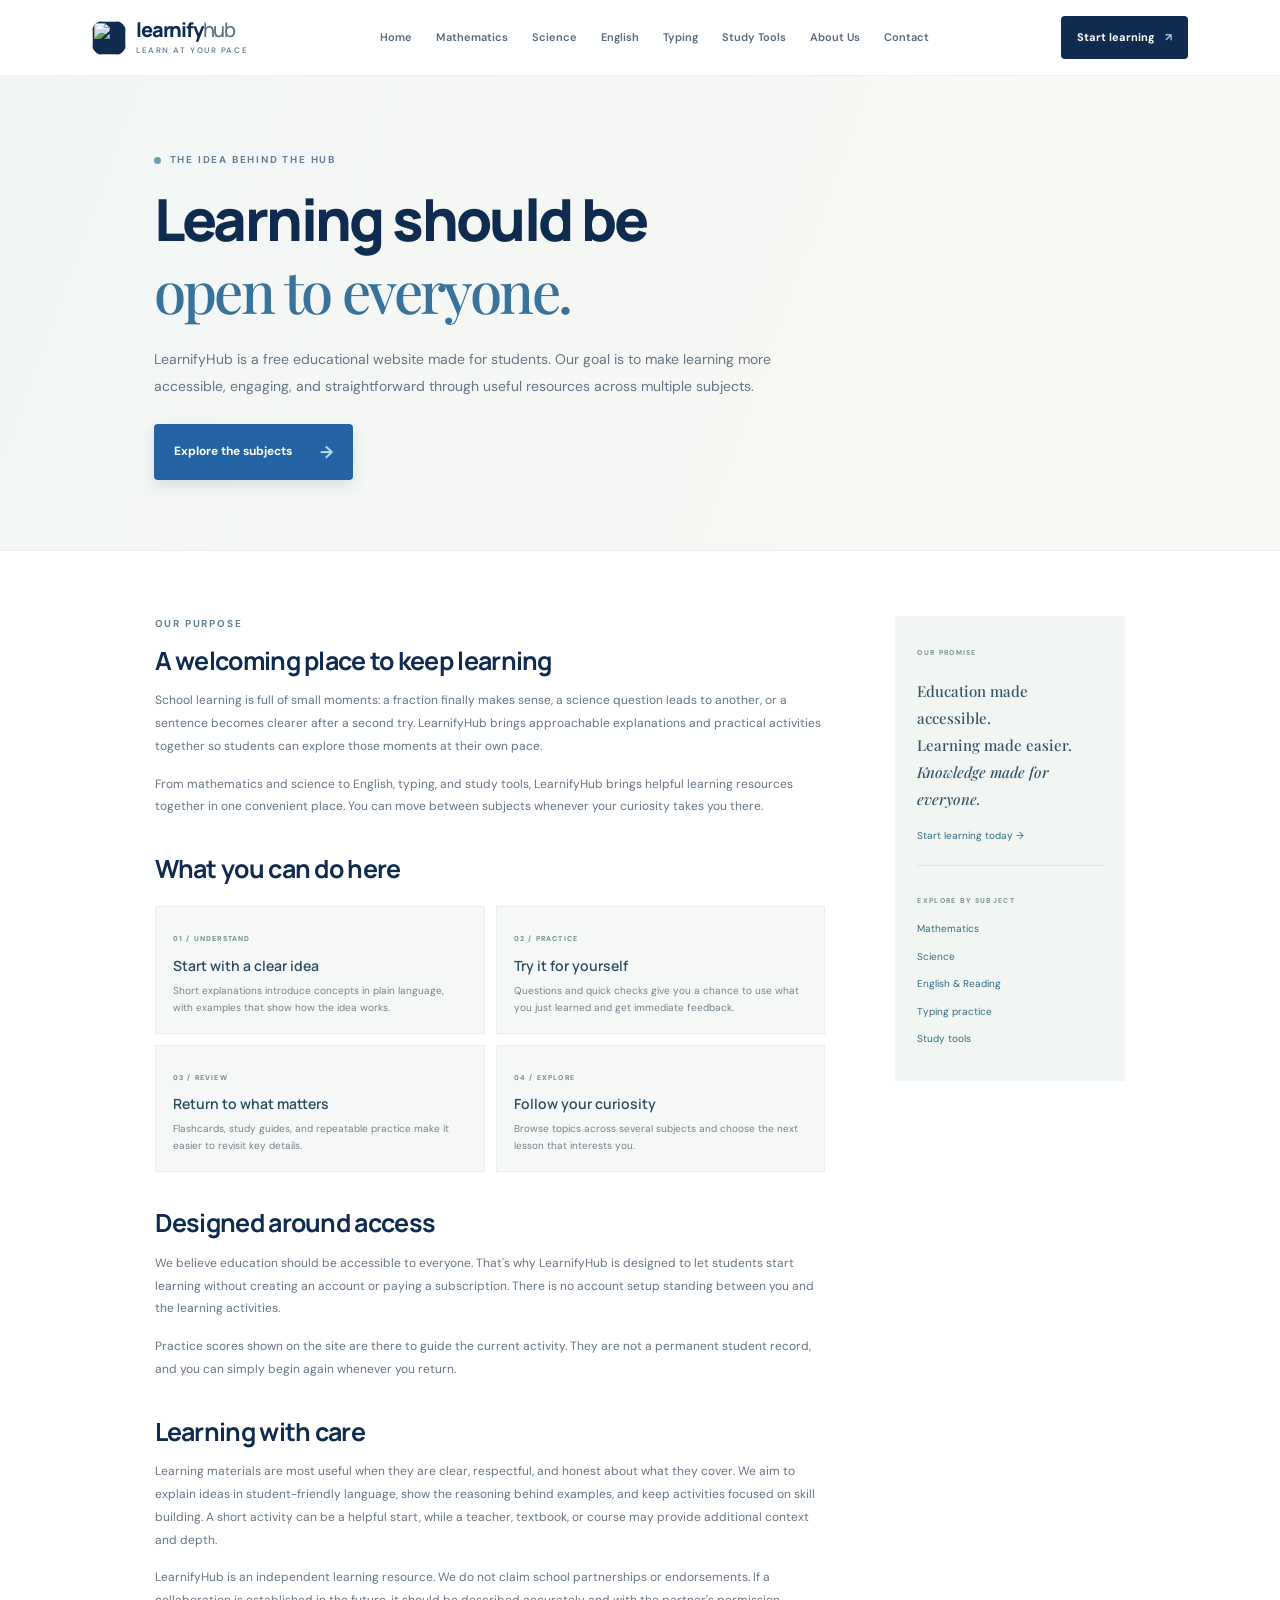
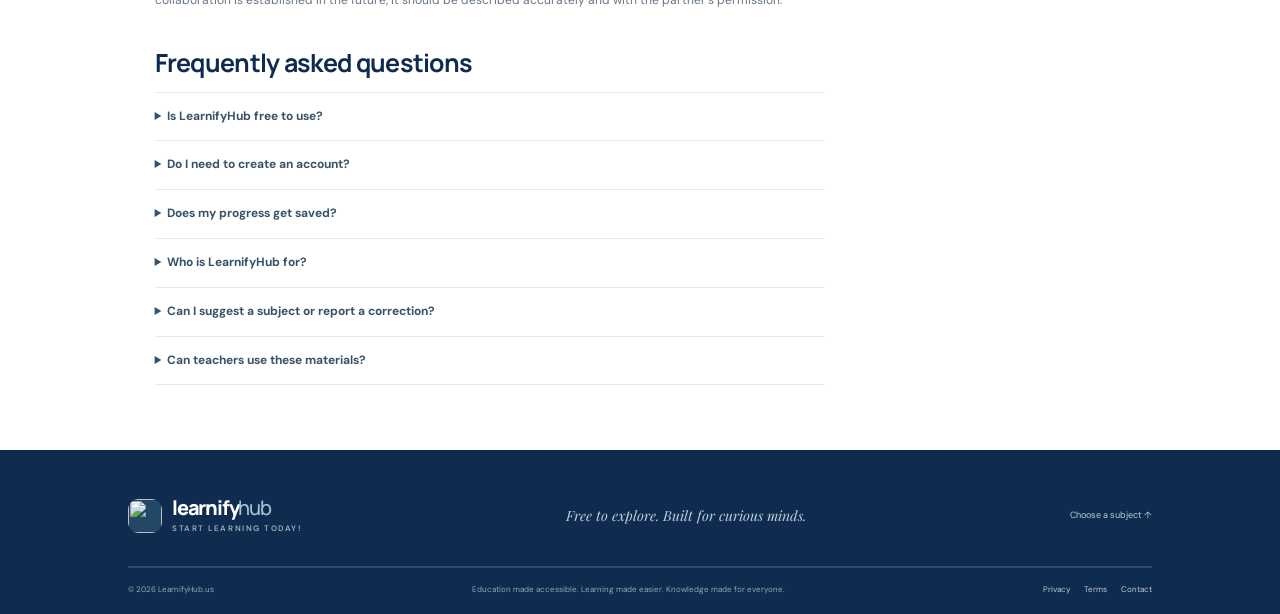
==== about.html @ ed93137c "Add files via upload" ====
<!doctype html>
<html lang="en"><head><meta charset="utf-8"><meta name="viewport" content="width=device-width,initial-scale=1"><title>About LearnifyHub | Free Learning for Students</title><meta name="description" content="Learn about LearnifyHub's free, student-focused learning resources, teaching approach, accessibility goals, and how to get started."><link rel="canonical" href="https://learnifyhub.us/about"><meta property="og:title" content="About LearnifyHub"><meta property="og:description" content="A free learning space for curious students, with practice and explanations across subjects."><meta property="og:url" content="https://learnifyhub.us/about"><link rel="icon" type="image/svg+xml" href="/learnifyhub-mark.svg"><link rel="stylesheet" href="../styles.css"><link rel="stylesheet" href="../pages.css"></head>
<body><a class="skip-link" href="#main">Skip to content</a><header class="site-header"><a class="brand" href="/"><img class="brand-mark" src="/learnifyhub-mark.svg" alt=""><span>learnify<span class="brand-light">hub</span><small>LEARN AT YOUR PACE</small></span></a><button class="menu-toggle" aria-label="Open navigation" aria-expanded="false">☰</button><nav class="main-nav" aria-label="Main navigation"><a href="/">Home</a><a href="/#mathematics">Mathematics</a><a href="/#science">Science</a><a href="/#english">English</a><a href="/#typing">Typing</a><a href="/#study-tools">Study Tools</a><a href="/about" aria-current="page">About Us</a><a href="/contactus">Contact</a></nav><a class="nav-cta" href="/#subjects">Start learning <span>↗</span></a></header>
<main id="main"><section class="page-hero"><div class="eyebrow"><span class="eyebrow-dot"></span> The idea behind the hub</div><h1>Learning should be<br><em>open to everyone.</em></h1><p>LearnifyHub is a free educational website made for students. Our goal is to make learning more accessible, engaging, and straightforward through useful resources across multiple subjects.</p><a class="button button-primary" href="/#subjects">Explore the subjects <span>→</span></a></section>
<section class="page-content"><article class="prose"><div class="eyebrow">OUR PURPOSE</div><h2>A welcoming place to keep learning</h2><p>School learning is full of small moments: a fraction finally makes sense, a science question leads to another, or a sentence becomes clearer after a second try. LearnifyHub brings approachable explanations and practical activities together so students can explore those moments at their own pace.</p><p>From mathematics and science to English, typing, and study tools, LearnifyHub brings helpful learning resources together in one convenient place. You can move between subjects whenever your curiosity takes you there.</p><h2>What you can do here</h2><div class="value-grid"><article><span>01 / UNDERSTAND</span><h3>Start with a clear idea</h3><p>Short explanations introduce concepts in plain language, with examples that show how the idea works.</p></article><article><span>02 / PRACTICE</span><h3>Try it for yourself</h3><p>Questions and quick checks give you a chance to use what you just learned and get immediate feedback.</p></article><article><span>03 / REVIEW</span><h3>Return to what matters</h3><p>Flashcards, study guides, and repeatable practice make it easier to revisit key details.</p></article><article><span>04 / EXPLORE</span><h3>Follow your curiosity</h3><p>Browse topics across several subjects and choose the next lesson that interests you.</p></article></div><h2>Designed around access</h2><p>We believe education should be accessible to everyone. That's why LearnifyHub is designed to let students start learning without creating an account or paying a subscription. There is no account setup standing between you and the learning activities.</p><p>Practice scores shown on the site are there to guide the current activity. They are not a permanent student record, and you can simply begin again whenever you return.</p><h2>Learning with care</h2><p>Learning materials are most useful when they are clear, respectful, and honest about what they cover. We aim to explain ideas in student-friendly language, show the reasoning behind examples, and keep activities focused on skill building. A short activity can be a helpful start, while a teacher, textbook, or course may provide additional context and depth.</p><p>LearnifyHub is an independent learning resource. We do not claim school partnerships or endorsements. If a collaboration is established in the future, it should be described accurately and with the partner's permission.</p><h2>Frequently asked questions</h2><details><summary>Is LearnifyHub free to use?</summary><p>Yes. The learning activities on this site are available without a subscription or paywall.</p></details><details><summary>Do I need to create an account?</summary><p>No. You can open a subject and begin using its available lessons and activities right away.</p></details><details><summary>Does my progress get saved?</summary><p>Practice feedback and progress indicators currently operate in your browser while you use the activity. They are not tied to an account or saved as a long-term profile.</p></details><details><summary>Who is LearnifyHub for?</summary><p>It is made for students and anyone who wants a straightforward way to review foundational topics. Choose material at a comfortable level and ask a teacher for course-specific guidance when needed.</p></details><details><summary>Can I suggest a subject or report a correction?</summary><p>Yes. Send a note through the <a href="/contactus">contact page</a>. Include the page or topic and a brief description so the team can understand your suggestion.</p></details><details><summary>Can teachers use these materials?</summary><p>Teachers and families can explore the public activities as supplementary practice. Please review material before using it in a lesson and follow any applicable copyright notices on linked resources.</p></details></article><aside class="page-aside"><span>OUR PROMISE</span><blockquote>Education made accessible.<br>Learning made easier.<br><em>Knowledge made for everyone.</em></blockquote><a href="/#subjects">Start learning today →</a><hr><span>EXPLORE BY SUBJECT</span><a href="/#mathematics">Mathematics</a><a href="/#science">Science</a><a href="/#english">English & Reading</a><a href="/#typing">Typing practice</a><a href="/#study-tools">Study tools</a></aside></section></main>
<footer class="site-footer"><div class="footer-top"><a class="brand footer-brand" href="/"><img class="brand-mark" src="/learnifyhub-mark.svg" alt=""><span>learnify<span class="brand-light">hub</span><small>START LEARNING TODAY!</small></span></a><p>Free to explore. Built for curious minds.</p><a class="footer-top-link" href="/#subjects">Choose a subject ↑</a></div><div class="footer-bottom"><span>© <span data-year>2026</span> LearnifyHub.us</span><span>Education made accessible. Learning made easier. Knowledge made for everyone.</span><div><a href="/privacy.html">Privacy</a><a href="/terms.html">Terms</a><a href="/contactus">Contact</a></div></div></footer><script src="../pages.js" defer></script></body></html>
---- styles.css ----
@import url('https://fonts.googleapis.com/css2?family=DM+Sans:wght@400;500;600;700&family=Manrope:wght@400;500;600;700;800&family=Playfair+Display:ital,wght@0,500;0,600;1,500;1,600&display=swap');
:root{--navy:#102b50;--blue:#2362a3;--sky:#dcecf7;--ink:#192c42;--muted:#627286;--paper:#fff;--cream:#f6f7f4;--line:#e4e9ed;--gold:#d9a95c;--serif:'Playfair Display',Georgia,serif;--sans:'DM Sans',Arial,sans-serif;--display:'Manrope',Arial,sans-serif}*{box-sizing:border-box}html{scroll-behavior:smooth;scroll-padding-top:80px}body{margin:0;background:#fff;color:var(--ink);font-family:var(--sans);font-size:15px;line-height:1.65}a{color:inherit;text-decoration:none}button,input,textarea{font:inherit}button{color:inherit}.skip-link{position:absolute;top:-50px;left:12px;background:white;padding:10px;z-index:20}.skip-link:focus{top:10px}.site-header{height:76px;padding:0 7.2%;display:flex;align-items:center;justify-content:space-between;background:#fff;position:sticky;top:0;z-index:10;border-bottom:1px solid #edf0f2}.brand{display:flex;align-items:center;gap:10px;font-family:var(--display);font-size:20px;font-weight:800;letter-spacing:-1.2px;color:var(--navy);line-height:1}.brand-light{font-weight:500;color:#5c7187}.brand small{display:block;font:600 8px var(--sans);letter-spacing:1.55px;color:#718196;margin-top:5px}.brand-mark{width:34px;height:34px;border-radius:11px;background:var(--navy);color:white;display:grid;place-content:center;font-size:18px;letter-spacing:-2px}.brand-mark span{color:#83bce0}.main-nav{display:flex;gap:24px;align-items:center}.main-nav a{font-size:11px;color:#5a6a7d;font-weight:600;transition:color .2s}.main-nav a:hover,.text-link:hover{color:#2872b6}.nav-cta{font-size:11px;font-weight:700;color:#fff;background:var(--navy);padding:12px 16px;border-radius:4px}.nav-cta span{margin-left:7px;color:#a5cfea}.menu-toggle{display:none;border:0;background:none;font-size:22px}.hero{background:#f6f8f7;position:relative;min-height:580px;padding:78px 10% 64px;display:grid;grid-template-columns:1fr 1fr;align-items:center;overflow:hidden}.hero:before{content:'';position:absolute;width:520px;height:520px;border-radius:50%;background:radial-gradient(circle,#e8f1f5 0,#eff4f3 60%,transparent 70%);right:10%;top:2%}.hero-content{position:relative;z-index:1;max-width:520px}.eyebrow{font-size:10px;letter-spacing:1.8px;text-transform:uppercase;color:#648098;font-weight:700;display:flex;align-items:center;gap:9px}.eyebrow-dot,.lesson-dot{height:7px;width:7px;border-radius:50%;background:#65a3b1;display:inline-block}.hero h1{font:800 clamp(42px,5.2vw,68px)/1.08 var(--display);letter-spacing:-3.8px;color:var(--navy);margin:23px 0 18px}.hero h1 em,h2 em{font-family:var(--serif);font-weight:500;color:#39729b}.hero-copy{font-size:14px;line-height:1.85;color:#607084;max-width:440px}.hero-actions{display:flex;align-items:center;gap:26px;margin-top:27px}.button{border:0;border-radius:4px;background:var(--blue);color:white;display:inline-flex;align-items:center;justify-content:center;gap:28px;font-weight:700;cursor:pointer}.button-primary{padding:14px 20px;font-size:12px;box-shadow:0 5px 14px #204c7a24}.button span{font-size:17px;color:#b7daec}.text-link{color:#31536f;font-size:12px;font-weight:700;transition:color .2s}.text-link span{padding-left:8px;color:#4386a7}.hero-promise{font-size:10px;color:#7c8997;margin-top:30px;max-width:390px;line-height:1.8}.hero-promise strong{color:#405a6e;font-weight:600}.hero-art{height:380px;position:relative;z-index:1}.art-orbit{position:absolute;border:1px solid #ccdae0;border-radius:50%;transform:rotate(-25deg)}.orbit-one{width:360px;height:280px;top:50px;left:9%}.orbit-two{width:440px;height:340px;top:22px;left:-1%}.art-sun{position:absolute;width:167px;height:167px;border-radius:50%;background:#e6b96f;opacity:.86;top:66px;left:30%}.book{position:absolute;bottom:55px;box-shadow:3px 9px 12px #23435a1c;border-radius:4px 8px 8px 4px}.book-back{height:130px;width:180px;background:#63959f;transform:rotate(10deg);left:28%;bottom:60px}.book-mid{height:145px;width:175px;background:#d37f60;transform:rotate(-8deg);left:20%;bottom:57px}.book-front{height:155px;width:184px;background:#fffdf8;transform:rotate(2deg);left:22%;bottom:49px;border:1px solid #eadfca;padding:28px 18px}.book-front span{display:block;height:2px;width:70%;background:#d3dbd7;margin:9px}.plant{position:absolute;right:18%;bottom:86px;width:50px;height:180px;border-bottom:30px solid #ab8061;border-left:3px solid transparent;border-right:3px solid transparent}.plant b{position:absolute;bottom:28px;left:22px;height:115px;width:2px;background:#397261;transform:rotate(3deg)}.plant i{position:absolute;width:34px;height:18px;border-radius:100% 0 100% 0;background:#70a18a}.plant i:first-child{bottom:110px;left:3px;transform:rotate(12deg)}.plant i:nth-child(2){bottom:145px;left:21px;transform:rotate(-40deg)}.art-note{position:absolute;background:white;box-shadow:0 6px 22px #1b395011;padding:10px 13px;border-radius:4px;font-size:9px;color:#617385;display:flex;align-items:center;gap:7px}.note-top{right:4%;top:71px}.note-bottom{left:3%;bottom:39px}.note-check{background:#e2f1eb;color:#31715c;border-radius:50%;width:18px;height:18px;text-align:center;padding-top:0}.art-spark{position:absolute;color:#467d8e}.spark-a{top:45px;left:20%;font-size:22px}.spark-b{bottom:30px;right:23%;font-size:29px}.hero-foot{position:absolute;bottom:18px;left:10%;right:10%;display:flex;justify-content:space-between;font-size:8px;letter-spacing:1.2px;color:#8b98a1}.hero-foot b{color:#cb9e5d;font-size:15px;margin-left:5px}.section-pad{padding:100px 10%}.subject-section{background:#fff}.section-heading,.study-heading{display:flex;justify-content:space-between;align-items:end;margin-bottom:38px}.section-heading h2,.why-copy h2,.learning-title h2,.science-intro h2,.english-heading h2,.typing-copy h2,.study-heading h2,.about-main h2{font:700 38px/1.2 var(--display);letter-spacing:-1.8px;color:var(--navy);margin:14px 0 0}.section-heading>p,.study-heading>p{max-width:345px;font-size:12px;color:var(--muted);line-height:1.8;margin-bottom:5px}.subject-grid{display:grid;grid-template-columns:repeat(6,1fr);gap:13px}.subject-card{grid-column:span 2;min-height:237px;border:1px solid #e9edf0;padding:20px 22px 15px;position:relative;overflow:hidden;transition:transform .25s,box-shadow .25s}.subject-card:hover{transform:translateY(-4px);box-shadow:0 12px 24px #183a5610}.subject-card:nth-child(4){grid-column:2/span 2}.subject-card:nth-child(5){grid-column:4/span 2}.math-card{background:#f1f6f8}.science-card{background:#f1f6f1}.english-card{background:#f8f5f0}.typing-card{background:#f4f4f8}.tools-card{background:#f8f6f0}.card-top{display:flex;align-items:center;justify-content:space-between}.subject-icon{width:32px;height:32px;background:#fff;border:1px solid #e8edf0;border-radius:50%;display:grid;place-items:center;color:#326d93;font-size:14px;font-weight:700}.card-arrow{color:#738697}.card-meta{font-size:8px;letter-spacing:1px;color:#82909c;margin-top:18px}.card-meta span{margin-left:8px}.subject-card h3{font:700 20px var(--display);color:var(--navy);margin:5px 0}.subject-card p{font-size:10px;line-height:1.7;color:#6d7a87;max-width:270px;margin:0 0 12px}.card-bottom{position:absolute;bottom:15px;font-size:9px;color:#315c79;font-weight:700}.card-bottom span{margin-left:7px}.math-doodle,.science-doodle,.english-doodle,.typing-doodle,.tools-doodle{position:absolute;right:18px;bottom:12px;font:italic 36px var(--serif);color:#96b4c1;opacity:.5}.math-doodle{font:700 29px var(--display);color:#6191a7}.math-doodle sup{font-size:14px}.science-doodle{font-size:60px;color:#79a58c}.english-doodle{font-size:88px;line-height:1;color:#cb9b76}.typing-doodle{font-size:36px;color:#9293bc}.tools-doodle{font-size:38px;color:#c49c64}.why-section{background:#f3f6f5;padding:83px 12%;display:grid;grid-template-columns:1fr 1fr;align-items:center;gap:90px}.why-visual{height:350px;background:#e7eeec;position:relative;overflow:hidden;padding:22px}.why-label{font-size:8px;letter-spacing:1.4px;color:#7f9290}.path-line{position:absolute;top:88px;left:28%;width:2px;height:190px;border-left:1px dashed #90aa9f}.path-step{position:absolute;left:19%;display:grid;grid-template-columns:34px 1fr;align-items:center;column-gap:10px}.path-step span{grid-row:span 2;width:30px;height:30px;border-radius:50%;background:#fff;color:#518476;text-align:center;padding-top:4px;font-size:10px}.path-step b{font-size:12px;color:#34564d}.path-step small{font-size:9px;color:#8b9a91}.step-one{top:75px}.step-two{top:157px;left:33%}.step-three{top:239px}.visual-stamp{position:absolute;right:8%;top:50px;border:1px solid #c2d1cb;border-radius:50%;width:120px;height:120px;display:grid;place-content:center;text-align:center;font:700 11px/1.4 var(--display);letter-spacing:1px;color:#527b70;transform:rotate(12deg)}.visual-stamp b{font-size:22px}.why-copy h2{margin:15px 0}.why-copy>p{font-size:12px;color:var(--muted);line-height:1.85;max-width:420px}.promise-list{margin-top:23px}.promise-list>div{display:flex;gap:12px;border-top:1px solid #dce4e0;padding:12px 0}.promise-list>div>span{color:#518c7a;border-radius:50%;background:#e2ece7;width:21px;height:21px;text-align:center;font-size:11px;flex:none}.promise-list p{margin:0;display:grid}.promise-list b{font-size:11px;color:#3c5361}.promise-list small{font-size:9px;color:#84919a}.learning{padding-top:100px;padding-bottom:100px}.learning-title{max-width:520px}.learning-title h2{margin:14px 0 10px}.learning-title>p{font-size:12px;line-height:1.8;color:var(--muted);max-width:440px}.learning-layout{display:grid;grid-template-columns:250px 1fr;gap:35px;margin-top:35px}.topic-list{border-top:1px solid var(--line)}.topic{width:100%;padding:13px 7px;border:0;border-bottom:1px solid var(--line);background:none;text-align:left;font-size:12px;cursor:pointer;display:flex;align-items:center;gap:14px;color:#526578}.topic>span{font-size:9px;color:#9aabb5}.topic>b{margin-left:auto;color:#90a3af;font-size:16px}.topic.active{color:#174c78;font-weight:700;background:#f3f7f8}.topic.active>span{color:#4a91a4}.topic-note{font-size:9px;color:#8a969f;line-height:1.7;padding:12px 7px}.lesson-panel{background:#f7f8f6;border:1px solid #e8ece8;padding:25px 30px;min-height:380px}.lesson-label{font-size:8px;font-weight:700;letter-spacing:1.3px;color:#778b92;display:flex;align-items:center;gap:8px}.lesson-level{margin-left:auto;border:1px solid #dce4df;padding:4px 8px;font-size:7px;border-radius:20px}.lesson-panel h3{font:700 23px var(--display);color:var(--navy);margin:18px 0 9px}.lesson-panel>p{font-size:11px;line-height:1.8;color:#657585;max-width:690px}.lesson-example{background:#fff;padding:13px 16px;margin-top:15px;position:relative;min-height:68px}.lesson-example>span{font-size:7px;letter-spacing:1.2px;color:#94a0a6;display:block}.lesson-example strong{display:block;font:600 13px var(--display);color:#294d67;margin-top:5px}.fraction-visual{position:absolute;right:18px;top:24px;display:flex;gap:3px}.fraction-visual i{display:block;width:20px;height:15px;background:#fff;border:1px solid #7eabc0}.fraction-visual i.filled{background:#70a4b4}.practice-row{display:flex;justify-content:space-between;align-items:center;margin-top:17px}.practice-label{font-size:7px;letter-spacing:1.2px;color:#84939b;font-weight:700}.practice-row p{font:600 12px var(--display);margin:2px 0;color:#344f63}.practice-row form{display:flex;gap:7px}.practice-row input{width:105px;padding:8px;border:1px solid #dce4e6;border-radius:3px;background:white;font-size:11px}.button-small{padding:8px 12px;font-size:9px}.progress-line{margin-top:17px;color:#89959e;font-size:8px;display:grid;grid-template-columns:1fr auto;gap:8px}.progress-line>div{grid-column:span 2;height:4px;background:#e3e8e7;border-radius:4px}.progress-line i{display:block;width:0;height:100%;background:#70a89b;border-radius:4px;transition:width .3s}.feedback{font-size:10px!important;min-height:15px;margin:4px 0 0!important;color:#48816d!important}.feedback.wrong{color:#b86855!important}.science-band{background:#112e46;color:#fff;padding:82px 10%;display:grid;grid-template-columns:.8fr 1.5fr;gap:65px;position:relative;overflow:hidden}.science-intro{position:relative}.science-intro .eyebrow{color:#9bb8be}.science-intro h2{color:white;font-size:34px}.science-intro h2 em{color:#a4c6bc}.science-intro>p{font-size:11px;color:#bbcad1;max-width:250px}.science-intro .text-link{color:#d4e2e2}.science-content{position:relative;z-index:1}.science-topic-grid{display:grid;grid-template-columns:1fr 1fr;gap:12px}.science-topic-grid article{border:1px solid #ffffff26;padding:17px 18px;min-height:162px;background:#ffffff08}.sci-number{font-size:7px;letter-spacing:1.3px;color:#83b8b4}.science-topic-grid h3{font:600 15px var(--display);margin:7px 0}.science-topic-grid p{font-size:9px;line-height:1.7;color:#c4d0d3;margin:0 0 9px}.science-topic-grid a{font-size:9px;color:#9ec7ce;font-weight:700}.science-topic-grid a span{margin-left:5px}.science-quiz{padding:17px 19px;margin-top:12px;background:#1c3d56;border-left:2px solid #80b1aa}.science-quiz>span,.tool-top,.practice-label{letter-spacing:1.1px}.science-quiz>span{font-size:7px;color:#a3c4c3}.science-quiz>p{font-size:11px;margin:4px 0 9px}.quiz-options{display:flex;gap:8px;flex-wrap:wrap}.quiz-options button{background:#294b63;border:1px solid #406177;color:white;font-size:9px;padding:7px 10px;cursor:pointer}.quiz-options button:hover,.quiz-options button.selected{background:#739b91;border-color:#739b91}.science-quiz .feedback{color:#b5d9ca!important}.science-more{font-size:8px;color:#a8bbc4;line-height:1.8;margin-top:10px}.molecule{position:absolute;right:15px;bottom:0;width:112px;height:95px;opacity:.42}.molecule i,.molecule b{position:absolute;width:23px;height:23px;border-radius:50%;background:#74aaa2;border:3px solid #b6d2c8}.molecule i:nth-child(1){top:8px;left:15px}.molecule i:nth-child(2){top:48px;left:69px}.molecule i:nth-child(3){top:13px;left:83px}.molecule b{top:41px;left:35px;width:12px;height:12px;background:#e1b974;border:0}.molecule:before,.molecule:after{content:'';position:absolute;top:30px;left:32px;width:47px;height:2px;background:#9bc6b9;transform:rotate(35deg)}.molecule:after{top:32px;left:47px;transform:rotate(-39deg)}.english-section{display:grid;grid-template-columns:.8fr 1.5fr;gap:65px}.english-heading h2{margin:14px 0}.english-heading>p{font-size:11px;color:var(--muted);max-width:280px}.english-content{display:grid;grid-template-columns:1fr 1fr;gap:14px}.english-lessons{display:grid;gap:12px}.english-lessons article,.english-practice{border:1px solid var(--line);padding:18px;background:#fbfcfb}.english-lessons article>span,.english-practice>.practice-label{font-size:7px;letter-spacing:1.2px;color:#7e9b9b;font-weight:700}.english-lessons h3,.english-practice h3{font:600 14px var(--display);color:#25445f;margin:8px 0}.english-lessons p{font-size:9px;color:#788590;line-height:1.7;margin:0}.sentence-example{background:#f0f5f3;margin-top:10px;padding:9px;font-size:9px;color:#40675b}.subject-word{border-bottom:2px solid #88b4a5}.predicate-word{border-bottom:2px solid #e1b375}.context-example{color:#536b7c;background:#f4f5f7}.context-example b{color:#2c6191}.context-example small{display:block;font-size:8px;color:#87949c;margin-top:5px}.english-practice>p{font-size:10px;color:#5c6e7c}.english-answer{display:block;width:100%;text-align:left;border:1px solid #e5e9e8;background:white;padding:9px;margin:6px 0;font-size:9px;cursor:pointer}.english-answer:hover,.english-answer.selected{border-color:#78a79c;background:#f0f7f4}.english-more{font-size:8px;color:#87959e;line-height:1.7;margin-top:12px}.typing-section{padding:80px 10%;background:#edf3f2;display:grid;grid-template-columns:.8fr 1.2fr;gap:65px;align-items:center}.typing-copy h2{margin:14px 0}.typing-copy>p{font-size:11px;line-height:1.8;color:#667984}.keyboard{margin:20px 0 16px}.keyboard>div{display:flex;gap:5px}.keyboard kbd{background:#fff;border:1px solid #d7e0df;border-bottom-width:3px;border-radius:4px;width:28px;height:28px;display:grid;place-items:center;color:#546975;font:600 10px var(--sans)}.keyboard kbd.key-home{border-bottom-color:#54918b;color:#39796e}.keyboard small{font-size:7px;letter-spacing:1px;color:#849695}.typing-stats{display:flex;gap:25px}.typing-stats>div{display:grid}.typing-stats b{font:700 18px var(--display);color:#254e60}.typing-stats span{font-size:7px;letter-spacing:1px;color:#859397}.typing-test{background:#fff;padding:23px 25px;box-shadow:0 12px 32px #1835480b}.test-top,.typing-bottom{display:flex;justify-content:space-between;align-items:center}.test-top span{font-size:8px;letter-spacing:1.2px;color:#819196;font-weight:700}.test-top button{background:none;border:0;color:#547587;font-size:9px;cursor:pointer}.typing-prompt{font:500 15px/1.8 var(--display);color:#294e69;background:#f7f9f8;padding:14px;margin:18px 0 10px;min-height:84px}.typing-input{width:100%}#typing-input{width:100%;resize:vertical;min-height:76px;padding:12px;border:1px solid #dfe7e5;border-radius:3px;font-size:12px;outline-color:#659c94}#typing-input::placeholder{color:#a4afb2}.typing-bottom{font-size:8px;color:#89969c;margin:8px 0 18px}.typing-tip{border-top:1px solid #edf0ef;padding-top:12px;font-size:9px;color:#74848d}.typing-tip span{font-size:7px;font-weight:700;color:#5f9489;margin-right:9px;letter-spacing:1px}.study-section{padding-top:90px;padding-bottom:95px}.study-grid{display:grid;grid-template-columns:1.05fr 1fr 1fr;gap:13px}.study-grid>article{border:1px solid #e6ebea;padding:18px;background:#fbfcfb;min-height:250px}.tool-top{display:flex;justify-content:space-between;font-size:7px;color:#7d9299;font-weight:700}.flashcard{width:100%;height:137px;border:1px solid #dfe8e5;background:#f1f6f4;margin-top:12px;display:flex;flex-direction:column;align-items:center;justify-content:center;position:relative;cursor:pointer;color:#214a5e}.flashcard-hint{font-size:7px;color:#8aa29a;letter-spacing:1.1px}.flashcard strong{font:600 13px var(--display);margin-top:8px;max-width:230px}.flashcard-turn{position:absolute;bottom:7px;right:10px;color:#86a4a0}.flashcard-controls{display:flex;justify-content:space-between;margin-top:10px}.flashcard-controls button{border:0;background:none;color:#4e7180;font-size:9px;cursor:pointer}.flashcard-controls button span{margin-left:6px}.multiple-tool h3,.guide-tool h3{font:600 15px var(--display);color:#26475e;margin:21px 0 3px}.multiple-tool>p{font-size:9px;color:#788691;margin:2px 0 10px}.multiple-options button{display:block;width:100%;text-align:left;background:white;border:1px solid #e5e9e8;padding:8px 9px;margin:5px 0;font-size:9px;cursor:pointer}.multiple-options button:hover,.multiple-options button.selected{border-color:#79a49b;background:#f1f7f4}.tool-foot{font-size:8px;color:#89959d;margin-top:12px}.guide-tool ol{list-style:none;padding:0;margin:13px 0}.guide-tool li{display:grid;grid-template-columns:56px 1fr;gap:5px;border-top:1px solid #e8ece9;padding:7px 0}.guide-tool li b{font-size:9px;color:#3f6a69}.guide-tool li span{font-size:8px;color:#7e8b92}.guide-button{font-size:9px;border:0;background:#eaf2ef;color:#47756c;padding:8px 10px;cursor:pointer}.guide-button span{margin-left:8px}.about-section{background:#f4f6f4;padding:70px 12%;display:grid;grid-template-columns:45px 1.2fr .8fr;gap:35px;align-items:start}.about-mark{width:38px;height:38px;background:#173e5d;color:white;border-radius:12px;text-align:center;padding-top:7px;font:800 18px var(--display)}.about-mark span{color:#90c5da}.about-main h2{font-size:31px;margin:13px 0 18px}.about-main>p{font-size:10px;color:#74818a;line-height:1.85;max-width:480px}.about-signoff{font-size:11px;color:#2c5269;font-weight:700;margin-top:18px}.about-signoff span{font-weight:400;color:#7d8c93}.about-aside{border-left:1px solid #dbe3df;padding:20px 0 20px 26px;position:relative;min-height:200px}.about-aside>span:first-child{font-size:8px;letter-spacing:1.5px;color:#7c9492}.about-aside blockquote{font:500 16px/1.7 var(--serif);color:#365467;margin:16px 0}.about-aside blockquote em{color:#568879}.aside-flower{font-size:35px;color:#89ae9f}.site-footer{background:#102b50;color:white;padding:42px 10% 18px}.footer-top{display:flex;align-items:center;justify-content:space-between;padding-bottom:27px;border-bottom:1px solid #ffffff25}.footer-brand{color:white}.footer-brand .brand-light{color:#a9c0cf}.footer-brand small{color:#9cafbc}.footer-brand .brand-mark{background:#234766}.footer-top>p{font:italic 14px var(--serif);color:#c1d0d8}.footer-top-link{font-size:9px;color:#b3cfda}.footer-links{padding:25px 0 30px;display:grid;grid-template-columns:1fr 1fr 1.4fr;gap:30px}.footer-links>div{display:grid;align-content:start;gap:7px}.footer-links>div>span{font-size:7px;letter-spacing:1.4px;color:#82a6b7;margin-bottom:5px}.footer-links a{font-size:9px;color:#ccdae1}.footer-note p{font:italic 14px var(--serif);color:#e1e8e9;margin:0}.footer-note small{font-size:8px;color:#91aabb}.footer-bottom{border-top:1px solid #ffffff25;padding-top:15px;display:flex;justify-content:space-between;align-items:center;color:#91a6b5;font-size:8px}.footer-bottom div{display:flex;gap:14px}.footer-bottom a{color:#c0cdd5}.sr-only{position:absolute;width:1px;height:1px;padding:0;margin:-1px;overflow:hidden;clip:rect(0,0,0,0);white-space:nowrap;border:0}
@media(max-width:1000px){.main-nav{gap:12px}.main-nav a{font-size:10px}.site-header{padding:0 4%}.hero{padding-left:7%;padding-right:7%}.section-pad{padding-left:7%;padding-right:7%}.science-band,.typing-section{padding-left:7%;padding-right:7%}.english-section{padding-left:7%;padding-right:7%;gap:35px}.why-section{padding-left:8%;padding-right:8%;gap:50px}.hero-art{transform:scale(.9)}.about-section{padding-left:8%;padding-right:8%}}
@media(max-width:760px){.site-header{height:64px;padding:0 5%}.menu-toggle{display:block}.main-nav{display:none;position:absolute;left:0;right:0;top:64px;background:#fff;padding:12px 6% 20px;box-shadow:0 12px 18px #142e4216;flex-direction:column;align-items:stretch;gap:0}.main-nav.open{display:flex}.main-nav a{padding:11px 0;border-bottom:1px solid #edf0f1;font-size:12px}.nav-cta{display:none}.hero{grid-template-columns:1fr;padding:58px 8% 55px;min-height:0}.hero h1{font-size:51px}.hero-art{height:290px;margin-top:17px;transform:scale(.85);transform-origin:center top}.hero:before{right:-5%;top:47%}.hero-foot{left:8%;right:8%;font-size:7px}.section-pad{padding:68px 7%}.section-heading,.study-heading{align-items:flex-start;flex-direction:column;gap:12px}.section-heading h2,.why-copy h2,.learning-title h2,.science-intro h2,.english-heading h2,.typing-copy h2,.study-heading h2{font-size:32px}.subject-grid{grid-template-columns:1fr 1fr}.subject-card,.subject-card:nth-child(4),.subject-card:nth-child(5){grid-column:auto;min-height:230px;padding:16px}.subject-card:last-child{grid-column:span 2}.why-section{grid-template-columns:1fr;padding:62px 7%;gap:30px}.why-visual{height:300px}.path-step{left:12%}.step-two{left:27%}.learning-layout{grid-template-columns:1fr;gap:15px}.topic-list{display:grid;grid-template-columns:1fr 1fr}.topic-note{grid-column:span 2}.lesson-panel{padding:20px}.science-band{grid-template-columns:1fr;padding:65px 7%;gap:35px}.science-intro>p{max-width:430px}.molecule{right:8%;top:15px}.english-section{grid-template-columns:1fr;padding:68px 7%;gap:25px}.english-content{grid-template-columns:1fr}.typing-section{grid-template-columns:1fr;padding:65px 7%;gap:26px}.study-grid{grid-template-columns:1fr 1fr}.guide-tool{grid-column:span 2}.about-section{grid-template-columns:35px 1fr;padding:55px 7%;gap:20px}.about-aside{grid-column:2;border-left:0;border-top:1px solid #dbe3df;padding:18px 0 0;min-height:0}.footer-top{flex-wrap:wrap;gap:14px}.footer-top>p{order:3;width:100%;margin:0}.footer-links{grid-template-columns:1fr 1fr}.footer-note{grid-column:span 2}.footer-bottom{gap:12px;flex-wrap:wrap}.footer-bottom>span:nth-child(2){order:3;width:100%}}
@media(max-width:430px){.brand{font-size:18px}.hero h1{font-size:45px;letter-spacing:-2.8px}.hero-art{margin-left:-10%;width:120%;transform:scale(.75);transform-origin:top center;height:240px}.hero-actions{gap:15px}.subject-grid{gap:8px}.subject-card,.subject-card:nth-child(4),.subject-card:nth-child(5){min-height:240px}.subject-card p{font-size:9px}.learning-title h2,.english-heading h2{font-size:29px}.lesson-panel{padding:17px}.practice-row{align-items:flex-end;gap:8px}.practice-row form{gap:4px}.practice-row input{width:78px}.button-small{padding:8px}.fraction-visual{position:static;margin-top:7px}.science-topic-grid{grid-template-columns:1fr}.science-topic-grid article{min-height:0}.science-more{font-size:7px}.typing-test{padding:18px 14px}.typing-stats{gap:16px}.typing-prompt{font-size:13px}.study-grid{grid-template-columns:1fr}.guide-tool{grid-column:auto}.about-section{grid-template-columns:1fr}.about-mark{grid-column:1}.about-main,.about-aside{grid-column:1}.about-aside{padding-top:15px}.footer-links{grid-template-columns:1fr 1fr}.footer-note{grid-column:span 2}.footer-bottom{font-size:7px}}
@media(prefers-reduced-motion:reduce){html{scroll-behavior:auto}*,*:before,*:after{animation-duration:.01ms!important;transition-duration:.01ms!important}}
---- pages.css ----
.page-hero{padding:76px 12% 70px;background:linear-gradient(110deg,#f1f6f5,#f8f8f4 70%);border-bottom:1px solid #e9eeeb}.page-hero h1{font:800 clamp(40px,5vw,58px)/1.13 var(--display);letter-spacing:-2.6px;color:var(--navy);margin:17px 0}.page-hero h1 em{font:500 1em var(--serif);color:#39729b}.page-hero>p{max-width:660px;color:#657585;font-size:14px;line-height:1.9;margin:0 0 22px}.page-hero .button{margin-top:3px}.page-content{max-width:1150px;margin:auto;padding:65px 7%;display:grid;grid-template-columns:minmax(0,1fr) 230px;gap:70px}.prose h2,.contact-form-wrap h2,.contact-faq h2{font:700 25px/1.3 var(--display);letter-spacing:-.7px;color:var(--navy);margin:35px 0 12px}.prose h2:first-of-type{margin-top:12px}.prose>p{font-size:12px;line-height:1.9;color:#647586;margin:0 0 15px}.value-grid{display:grid;grid-template-columns:1fr 1fr;gap:11px;margin:20px 0 28px}.value-grid article{background:#f5f8f6;border:1px solid #e8eeea;padding:17px}.value-grid article>span{font-size:7px;letter-spacing:1.2px;color:#679286;font-weight:700}.value-grid h3{font:600 14px var(--display);color:#294c61;margin:7px 0}.value-grid p{font-size:10px;line-height:1.7;color:#74828d;margin:0}.prose details,.faq-grid details{border-top:1px solid #e4eae7;padding:14px 0}.prose details:last-child,.faq-grid details:last-child{border-bottom:1px solid #e4eae7}.prose summary,.faq-grid summary{font-size:12px;font-weight:700;color:#36536a;cursor:pointer}.prose details p,.faq-grid details p{font-size:10px;color:#71808c;line-height:1.8;margin:9px 0 0}.prose a{color:#2d7192;text-decoration:underline;text-underline-offset:2px}.page-aside{background:#f2f6f3;padding:22px;height:max-content;position:sticky;top:95px}.page-aside>span{font-size:7px;letter-spacing:1.3px;font-weight:700;color:#78938b}.page-aside blockquote{font:500 15px/1.8 var(--serif);color:#365467;margin:15px 0}.page-aside>a{display:block;font-size:10px;color:#326c83;margin:11px 0}.page-aside hr{border:0;border-top:1px solid #dce5df;margin:20px 0}.contact-hero{padding-bottom:58px}.email-chip{display:inline-block;border:1px solid #d6e2df;border-radius:4px;background:#fff;padding:10px 13px;color:#285d76;font-weight:700;font-size:12px}.email-chip span{padding-left:12px;color:#60969a}.contact-layout{max-width:1100px;margin:auto;padding:65px 7%;display:grid;grid-template-columns:minmax(0,1.2fr) minmax(250px,.8fr);gap:55px}.contact-form-wrap h2{margin:8px 0}.form-intro{font-size:11px;line-height:1.8;color:#6d7c88;margin:0 0 24px}.contact-form-wrap form{display:grid}.contact-form-wrap label{font-size:10px;color:#425b6e;font-weight:700;margin:13px 0 6px}.contact-form-wrap label span{font-weight:400;color:#89959c}.contact-form-wrap input,.contact-form-wrap select,.contact-form-wrap textarea{border:1px solid #dce5e5;border-radius:3px;padding:11px 12px;background:white;font:11px var(--sans);color:#29465b}.contact-form-wrap textarea{resize:vertical;line-height:1.7}.contact-form-wrap input:focus,.contact-form-wrap select:focus,.contact-form-wrap textarea:focus{outline:2px solid #8bb7bf;outline-offset:1px}.privacy-note{font-size:9px;color:#839098;line-height:1.7}.privacy-note a{color:#286b85}.contact-form-wrap .button{justify-self:start;margin-top:7px}.contact-status{font-size:10px;color:#416c61;line-height:1.7;min-height:14px}.contact-aside{background:#f5f7f5;padding:23px;height:max-content}.contact-aside-block{padding:3px 0 20px;margin-bottom:17px;border-bottom:1px solid #e0e8e3}.contact-aside-block:last-child{border-bottom:0;margin-bottom:0;padding-bottom:0}.contact-aside-block>span{font-size:7px;letter-spacing:1.3px;color:#71928c;font-weight:700}.contact-aside-block h3{font:600 14px var(--display);color:#294c61;margin:8px 0}.contact-aside-block p,.contact-aside-block li{font-size:10px;line-height:1.8;color:#71808a}.contact-aside-block p{margin:0 0 9px}.contact-aside-block a{font-size:10px;color:#326e83;font-weight:700}.contact-aside-block ul{padding-left:16px;margin:8px 0}.contact-faq{max-width:1100px;margin:0 auto 55px;padding:0 7%}.contact-faq h2{margin:8px 0 20px}.faq-grid{display:grid;grid-template-columns:1fr 1fr;column-gap:35px}.contact-faq .eyebrow{font-size:9px}@media(max-width:760px){.page-hero{padding:58px 7%}.page-hero h1{font-size:43px}.page-content{grid-template-columns:1fr;gap:25px;padding-top:45px}.page-aside{position:static}.contact-layout{grid-template-columns:1fr;gap:28px;padding-top:45px}.faq-grid{grid-template-columns:1fr}.contact-faq{margin-bottom:40px}.value-grid{grid-template-columns:1fr 1fr}}@media(max-width:430px){.page-hero h1{font-size:38px}.value-grid{grid-template-columns:1fr}.contact-form-wrap h2,.prose h2,.contact-faq h2{font-size:22px}}
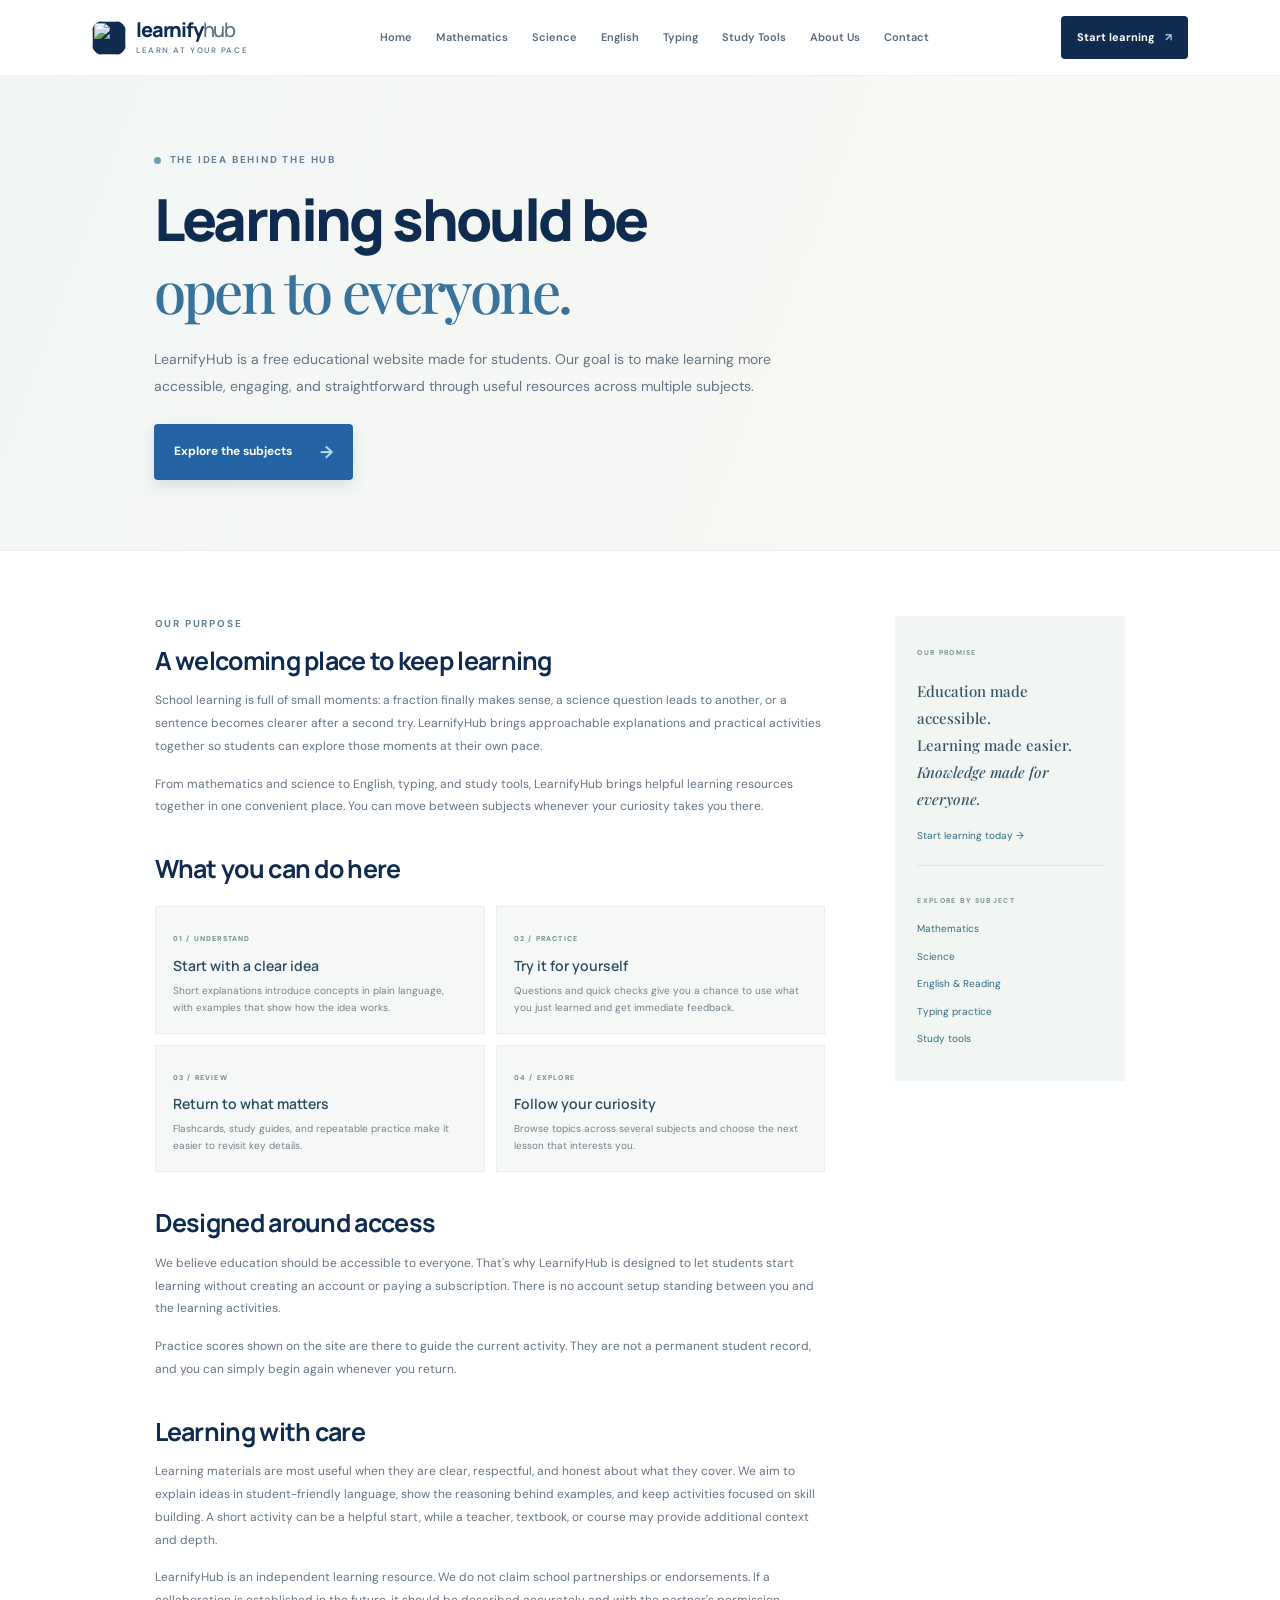
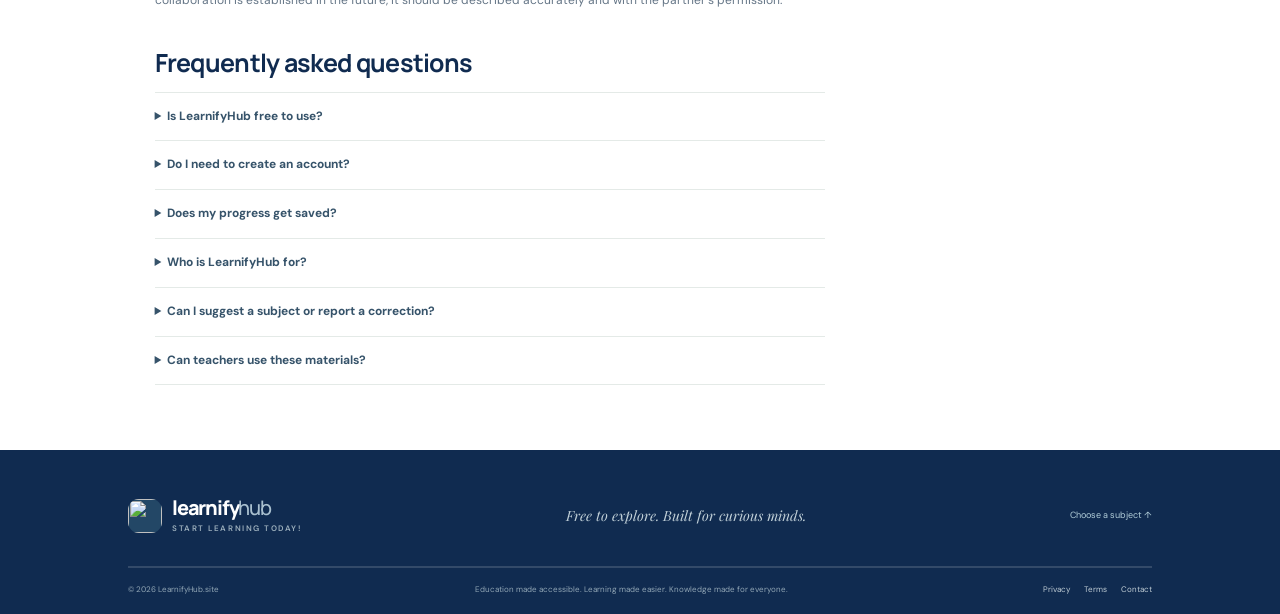
==== commit b0cde3f8: "Update about.html" ====
--- a/about.html
+++ b/about.html
@@ -1,6 +1,6 @@
 <!doctype html>
-<html lang="en"><head><meta charset="utf-8"><meta name="viewport" content="width=device-width,initial-scale=1"><title>About LearnifyHub | Free Learning for Students</title><meta name="description" content="Learn about LearnifyHub's free, student-focused learning resources, teaching approach, accessibility goals, and how to get started."><link rel="canonical" href="https://learnifyhub.us/about"><meta property="og:title" content="About LearnifyHub"><meta property="og:description" content="A free learning space for curious students, with practice and explanations across subjects."><meta property="og:url" content="https://learnifyhub.us/about"><link rel="icon" type="image/svg+xml" href="/learnifyhub-mark.svg"><link rel="stylesheet" href="../styles.css"><link rel="stylesheet" href="../pages.css"></head>
+<html lang="en"><head><meta charset="utf-8"><meta name="viewport" content="width=device-width,initial-scale=1"><title>About LearnifyHub | Free Learning for Students</title><meta name="description" content="Learn about LearnifyHub's free, student-focused learning resources, teaching approach, accessibility goals, and how to get started."><link rel="canonical" href="https://learnifyhub.site/about"><meta property="og:title" content="About LearnifyHub"><meta property="og:description" content="A free learning space for curious students, with practice and explanations across subjects."><meta property="og:url" content="https://learnifyhub.site/about"><link rel="icon" type="image/svg+xml" href="/learnifyhub-mark.svg"><link rel="stylesheet" href="../styles.css"><link rel="stylesheet" href="../pages.css"></head>
 <body><a class="skip-link" href="#main">Skip to content</a><header class="site-header"><a class="brand" href="/"><img class="brand-mark" src="/learnifyhub-mark.svg" alt=""><span>learnify<span class="brand-light">hub</span><small>LEARN AT YOUR PACE</small></span></a><button class="menu-toggle" aria-label="Open navigation" aria-expanded="false">☰</button><nav class="main-nav" aria-label="Main navigation"><a href="/">Home</a><a href="/#mathematics">Mathematics</a><a href="/#science">Science</a><a href="/#english">English</a><a href="/#typing">Typing</a><a href="/#study-tools">Study Tools</a><a href="/about" aria-current="page">About Us</a><a href="/contactus">Contact</a></nav><a class="nav-cta" href="/#subjects">Start learning <span>↗</span></a></header>
 <main id="main"><section class="page-hero"><div class="eyebrow"><span class="eyebrow-dot"></span> The idea behind the hub</div><h1>Learning should be<br><em>open to everyone.</em></h1><p>LearnifyHub is a free educational website made for students. Our goal is to make learning more accessible, engaging, and straightforward through useful resources across multiple subjects.</p><a class="button button-primary" href="/#subjects">Explore the subjects <span>→</span></a></section>
-<section class="page-content"><article class="prose"><div class="eyebrow">OUR PURPOSE</div><h2>A welcoming place to keep learning</h2><p>School learning is full of small moments: a fraction finally makes sense, a science question leads to another, or a sentence becomes clearer after a second try. LearnifyHub brings approachable explanations and practical activities together so students can explore those moments at their own pace.</p><p>From mathematics and science to English, typing, and study tools, LearnifyHub brings helpful learning resources together in one convenient place. You can move between subjects whenever your curiosity takes you there.</p><h2>What you can do here</h2><div class="value-grid"><article><span>01 / UNDERSTAND</span><h3>Start with a clear idea</h3><p>Short explanations introduce concepts in plain language, with examples that show how the idea works.</p></article><article><span>02 / PRACTICE</span><h3>Try it for yourself</h3><p>Questions and quick checks give you a chance to use what you just learned and get immediate feedback.</p></article><article><span>03 / REVIEW</span><h3>Return to what matters</h3><p>Flashcards, study guides, and repeatable practice make it easier to revisit key details.</p></article><article><span>04 / EXPLORE</span><h3>Follow your curiosity</h3><p>Browse topics across several subjects and choose the next lesson that interests you.</p></article></div><h2>Designed around access</h2><p>We believe education should be accessible to everyone. That's why LearnifyHub is designed to let students start learning without creating an account or paying a subscription. There is no account setup standing between you and the learning activities.</p><p>Practice scores shown on the site are there to guide the current activity. They are not a permanent student record, and you can simply begin again whenever you return.</p><h2>Learning with care</h2><p>Learning materials are most useful when they are clear, respectful, and honest about what they cover. We aim to explain ideas in student-friendly language, show the reasoning behind examples, and keep activities focused on skill building. A short activity can be a helpful start, while a teacher, textbook, or course may provide additional context and depth.</p><p>LearnifyHub is an independent learning resource. We do not claim school partnerships or endorsements. If a collaboration is established in the future, it should be described accurately and with the partner's permission.</p><h2>Frequently asked questions</h2><details><summary>Is LearnifyHub free to use?</summary><p>Yes. The learning activities on this site are available without a subscription or paywall.</p></details><details><summary>Do I need to create an account?</summary><p>No. You can open a subject and begin using its available lessons and activities right away.</p></details><details><summary>Does my progress get saved?</summary><p>Practice feedback and progress indicators currently operate in your browser while you use the activity. They are not tied to an account or saved as a long-term profile.</p></details><details><summary>Who is LearnifyHub for?</summary><p>It is made for students and anyone who wants a straightforward way to review foundational topics. Choose material at a comfortable level and ask a teacher for course-specific guidance when needed.</p></details><details><summary>Can I suggest a subject or report a correction?</summary><p>Yes. Send a note through the <a href="/contactus">contact page</a>. Include the page or topic and a brief description so the team can understand your suggestion.</p></details><details><summary>Can teachers use these materials?</summary><p>Teachers and families can explore the public activities as supplementary practice. Please review material before using it in a lesson and follow any applicable copyright notices on linked resources.</p></details></article><aside class="page-aside"><span>OUR PROMISE</span><blockquote>Education made accessible.<br>Learning made easier.<br><em>Knowledge made for everyone.</em></blockquote><a href="/#subjects">Start learning today →</a><hr><span>EXPLORE BY SUBJECT</span><a href="/#mathematics">Mathematics</a><a href="/#science">Science</a><a href="/#english">English & Reading</a><a href="/#typing">Typing practice</a><a href="/#study-tools">Study tools</a></aside></section></main>
-<footer class="site-footer"><div class="footer-top"><a class="brand footer-brand" href="/"><img class="brand-mark" src="/learnifyhub-mark.svg" alt=""><span>learnify<span class="brand-light">hub</span><small>START LEARNING TODAY!</small></span></a><p>Free to explore. Built for curious minds.</p><a class="footer-top-link" href="/#subjects">Choose a subject ↑</a></div><div class="footer-bottom"><span>© <span data-year>2026</span> LearnifyHub.us</span><span>Education made accessible. Learning made easier. Knowledge made for everyone.</span><div><a href="/privacy.html">Privacy</a><a href="/terms.html">Terms</a><a href="/contactus">Contact</a></div></div></footer><script src="../pages.js" defer></script></body></html>
+<section class="page-content"><article class="prose"><div class="eyebrow">OUR PURPOSE</div><h2>A welcoming place to keep learning</h2><p>School learning is full of small moments: a fraction finally makes sense, a science question leads to another, or a sentence becomes clearer after a second try. LearnifyHub brings approachable explanations and practical activities together so students can explore those moments at their own pace.</p><p>From mathematics and science to English, typing, and study tools, LearnifyHub brings helpful learning resources together in one convenient place. You can move between subjects whenever your curiosity takes you there.</p><h2>What you can do here</h2><div class="value-grid"><article><span>01 / UNDERSTAND</span><h3>Start with a clear idea</h3><p>Short explanations introduce concepts in plain language, with examples that show how the idea works.</p></article><article><span>02 / PRACTICE</span><h3>Try it for yourself</h3><p>Questions and quick checks give you a chance to use what you just learned and get immediate feedback.</p></article><article><span>03 / REVIEW</span><h3>Return to what matters</h3><p>Flashcards, study guides, and repeatable practice make it easier to revisit key details.</p></article><article><span>04 / EXPLORE</span><h3>Follow your curiosity</h3><p>Browse topics across several subjects and choose the next lesson that interests you.</p></article></div><h2>Designed around access</h2><p>We believe education should be accessible to everyone. That's why LearnifyHub is designed to let students start learning without creating an account or paying a subscription. There is no account setup standing between you and the learning activities.</p><p>Practice scores shown on the site are there to guide the current activity. They are not a permanent student record, and you can simply begin again whenever you return.</p><h2>Learning with care</h2><p>Learning materials are most useful when they are clear, respectful, and honest about what they cover. We aim to explain ideas in student-friendly language, show the reasoning behind examples, and keep activities focused on skill building. A short activity can be a helpful start, while a teacher, textbook, or course may provide additional context and depth.</p><p>LearnifyHub is an independent learning resource. We do not claim school partnerships or endorsements. If a collaboration is established in the future, it should be described accurately and with the partner's permission.</p><h2>Frequently asked questions</h2><details><summary>Is LearnifyHub free to use?</summary><p>Yes. The learning activities on this site are available without a subscription or paywall.</p></details><details><summary>Do I need to create an account?</summary><p>No. You can open a subject and begin using its available lessons and activities right away.</p></details><details><summary>Does my progress get saved?</summary><p>Practice feedback and progress indicators currently operate in your browser while you use the activity. They are not tied to an account or saved as a long-term profile.</p></details><details><summary>Who is LearnifyHub for?</summary><p>It is made for students and anyone who wants a straightforward way to review foundational topics. Choose material at a comfortable level and ask a teacher for course-specific guidance when needed.</p></details><details><summary>Can I suggest a subject or report a correction?</summary><p>Yes. Send a note through the <a href="/contact">contact page</a>. Include the page or topic and a brief description so the team can understand your suggestion.</p></details><details><summary>Can teachers use these materials?</summary><p>Teachers and families can explore the public activities as supplementary practice. Please review material before using it in a lesson and follow any applicable copyright notices on linked resources.</p></details></article><aside class="page-aside"><span>OUR PROMISE</span><blockquote>Education made accessible.<br>Learning made easier.<br><em>Knowledge made for everyone.</em></blockquote><a href="/#subjects">Start learning today →</a><hr><span>EXPLORE BY SUBJECT</span><a href="/#mathematics">Mathematics</a><a href="/#science">Science</a><a href="/#english">English & Reading</a><a href="/#typing">Typing practice</a><a href="/#study-tools">Study tools</a></aside></section></main>
+<footer class="site-footer"><div class="footer-top"><a class="brand footer-brand" href="/"><img class="brand-mark" src="/learnifyhub-mark.svg" alt=""><span>learnify<span class="brand-light">hub</span><small>START LEARNING TODAY!</small></span></a><p>Free to explore. Built for curious minds.</p><a class="footer-top-link" href="/#subjects">Choose a subject ↑</a></div><div class="footer-bottom"><span>© <span data-year>2026</span> LearnifyHub.site</span><span>Education made accessible. Learning made easier. Knowledge made for everyone.</span><div><a href="/privacy">Privacy</a><a href="/terms">Terms</a><a href="/contactus">Contact</a></div></div></footer><script src="../pages.js" defer></script></body></html>
